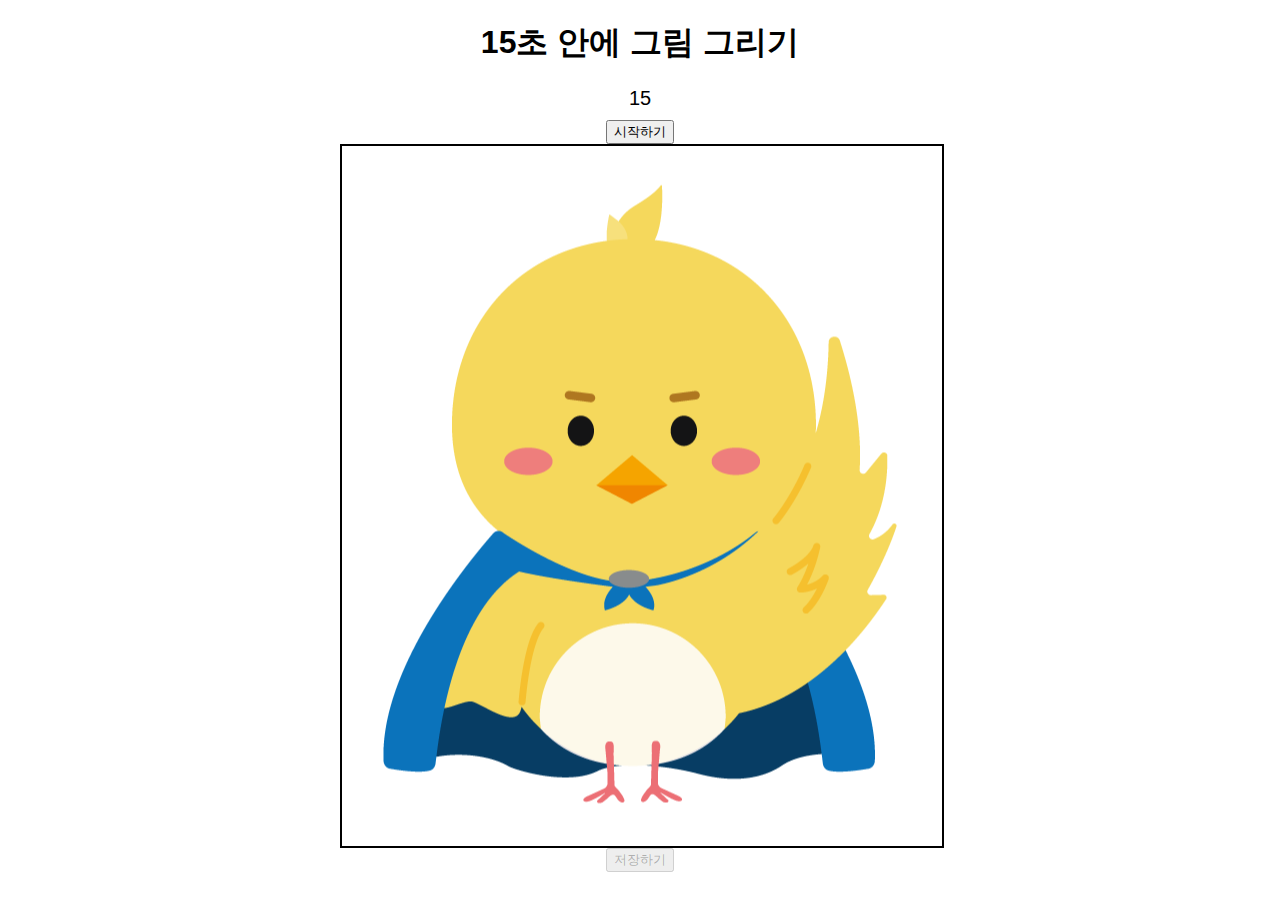
==== index.html @ 3612a477 "Update index.html" ====
<!DOCTYPE html>
<html lang="ko">
<head>
    <meta charset="UTF-8">
    <meta name="viewport" content="width=device-width, initial-scale=1.0">
    <title>15초 그림 그리기</title>
    <style>
        body { text-align: center; font-family: Arial, sans-serif; }
        #container { position: relative; display: inline-block; width: 600px; height: 700px; }
        canvas { border: 2px solid black; cursor: crosshair; touch-action: none; position: absolute; top: 0; left: 0; width: 600px; height: 700px; }
        #image { position: absolute; top: 50%; left: 50%; transform: translate(-50%, -50%); max-width: 100%; max-height: 100%; }
        #timer { font-size: 20px; margin: 10px; }
    </style>
</head>
<body>
    <h1>15초 안에 그림 그리기</h1>
    <p id="timer">15</p>
    <button id="startButton">시작하기</button>
    <br>
    <div id="container">
        <img id="image" src="캐릭.png" alt="Reference Image">
        <canvas id="drawingCanvas" width="600" height="700"></canvas>
    </div>
    <br>
    <button id="saveButton" disabled>저장하기</button>
    
    <script>
        const canvas = document.getElementById("drawingCanvas");
        const ctx = canvas.getContext("2d");
        const timerElement = document.getElementById("timer");
        const saveButton = document.getElementById("saveButton");
        const startButton = document.getElementById("startButton");
        const image = document.getElementById("image");
        
        let timeLeft = 15;
        let timer;
        let isDrawing = false;
        let timerStarted = false;

        function startTimer() {
            if (timerStarted) return;
            timerStarted = true;
            startButton.disabled = true;
            timer = setInterval(() => {
                timeLeft--;
                timerElement.textContent = timeLeft;
                if (timeLeft <= 0) {
                    clearInterval(timer);
                    canvas.style.pointerEvents = "none";
                    saveButton.disabled = false;
                    image.style.visibility = "hidden";
                }
            }, 1000);
        }

        function getTouchPos(touch) {
            const rect = canvas.getBoundingClientRect();
            return {
                x: touch.clientX - rect.left,
                y: touch.clientY - rect.top
            };
        }

        canvas.addEventListener("mousedown", (event) => {
            if (!timerStarted) return;
            isDrawing = true;
            ctx.beginPath();
            ctx.moveTo(event.offsetX, event.offsetY);
        });

        canvas.addEventListener("mouseup", () => isDrawing = false);
        canvas.addEventListener("mousemove", (event) => {
            if (!isDrawing) return;
            ctx.lineTo(event.offsetX, event.offsetY);
            ctx.strokeStyle = "black";
            ctx.lineWidth = 3;
            ctx.lineCap = "round";
            ctx.stroke();
            ctx.beginPath();
            ctx.moveTo(event.offsetX, event.offsetY);
        });

        canvas.addEventListener("touchstart", (event) => {
            if (!timerStarted) return;
            event.preventDefault();
            isDrawing = true;
            const pos = getTouchPos(event.touches[0]);
            ctx.beginPath();
            ctx.moveTo(pos.x, pos.y);
        });

        canvas.addEventListener("touchend", () => isDrawing = false);
        canvas.addEventListener("touchmove", (event) => {
            if (!isDrawing) return;
            event.preventDefault();
            const pos = getTouchPos(event.touches[0]);
            ctx.lineTo(pos.x, pos.y);
            ctx.strokeStyle = "black";
            ctx.lineWidth = 3;
            ctx.lineCap = "round";
            ctx.stroke();
            ctx.beginPath();
            ctx.moveTo(pos.x, pos.y);
        });

        startButton.addEventListener("click", startTimer);

        saveButton.addEventListener("click", () => {
            const link = document.createElement("a");
            link.download = "drawing.png";
            link.href = canvas.toDataURL("image/png");
            link.click();
        });
    </script>
</body>
</html>
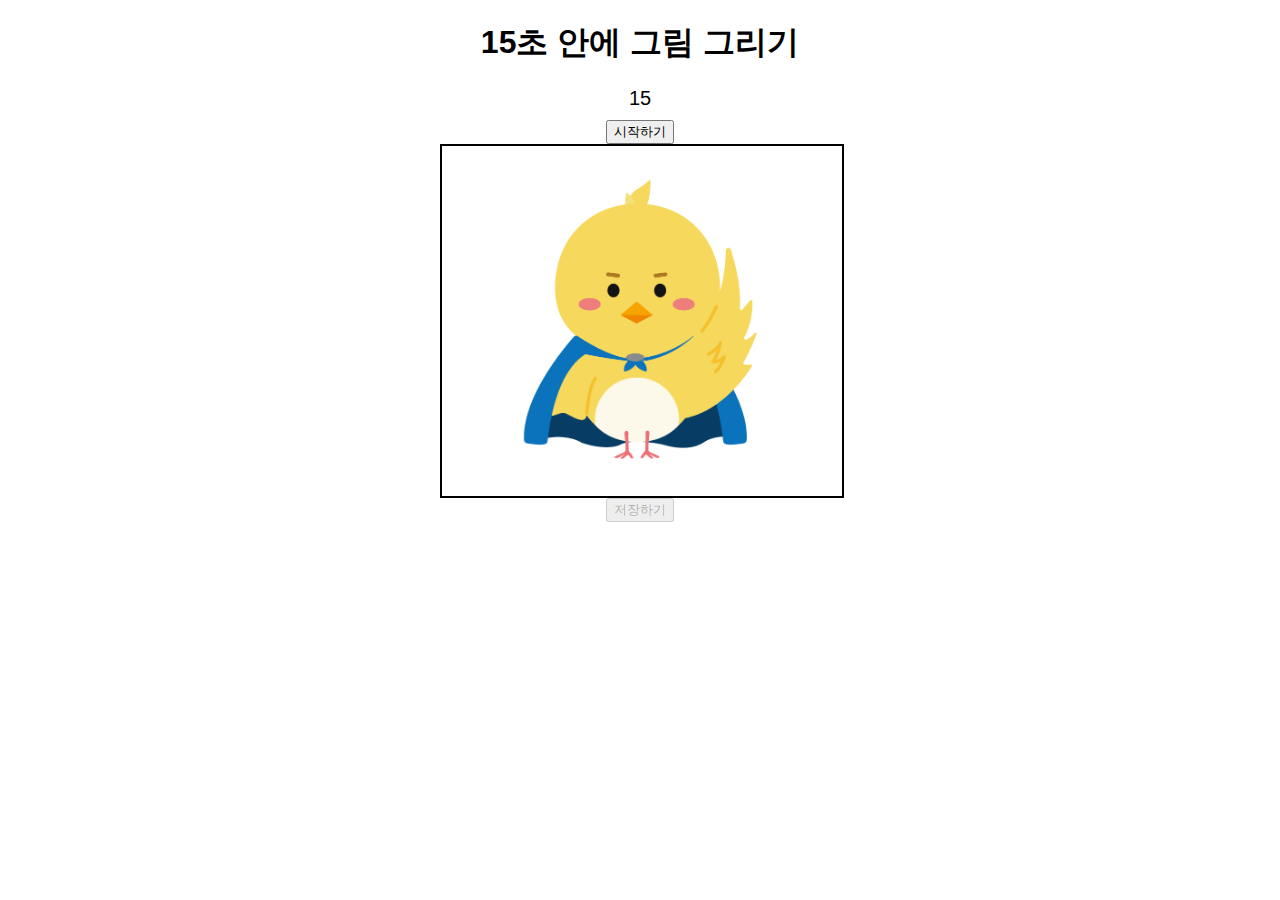
==== commit f75cbbfb: "Update index.html" ====
--- a/index.html
+++ b/index.html
@@ -6,9 +6,9 @@
     <title>15초 그림 그리기</title>
     <style>
         body { text-align: center; font-family: Arial, sans-serif; }
-        #container { position: relative; display: inline-block; width: 600px; height: 700px; }
-        canvas { border: 2px solid black; cursor: crosshair; touch-action: none; position: absolute; top: 0; left: 0; width: 600px; height: 700px; }
-        #image { position: absolute; top: 50%; left: 50%; transform: translate(-50%, -50%); max-width: 100%; max-height: 100%; }
+        #container { position: relative; display: inline-block; width: 400px; height: 350px; }
+        canvas { border: 2px solid black; cursor: crosshair; touch-action: none; position: absolute; top: 0; left: 0; width: 400px; height: 350px; }
+        #image { position: absolute; top: 50%; left: 50%; transform: translate(-50%, -50%); max-width: 80%; max-height: 80%; }
         #timer { font-size: 20px; margin: 10px; }
     </style>
 </head>
@@ -19,7 +19,7 @@
     <br>
     <div id="container">
         <img id="image" src="캐릭.png" alt="Reference Image">
-        <canvas id="drawingCanvas" width="600" height="700"></canvas>
+        <canvas id="drawingCanvas" width="400" height="350"></canvas>
     </div>
     <br>
     <button id="saveButton" disabled>저장하기</button>
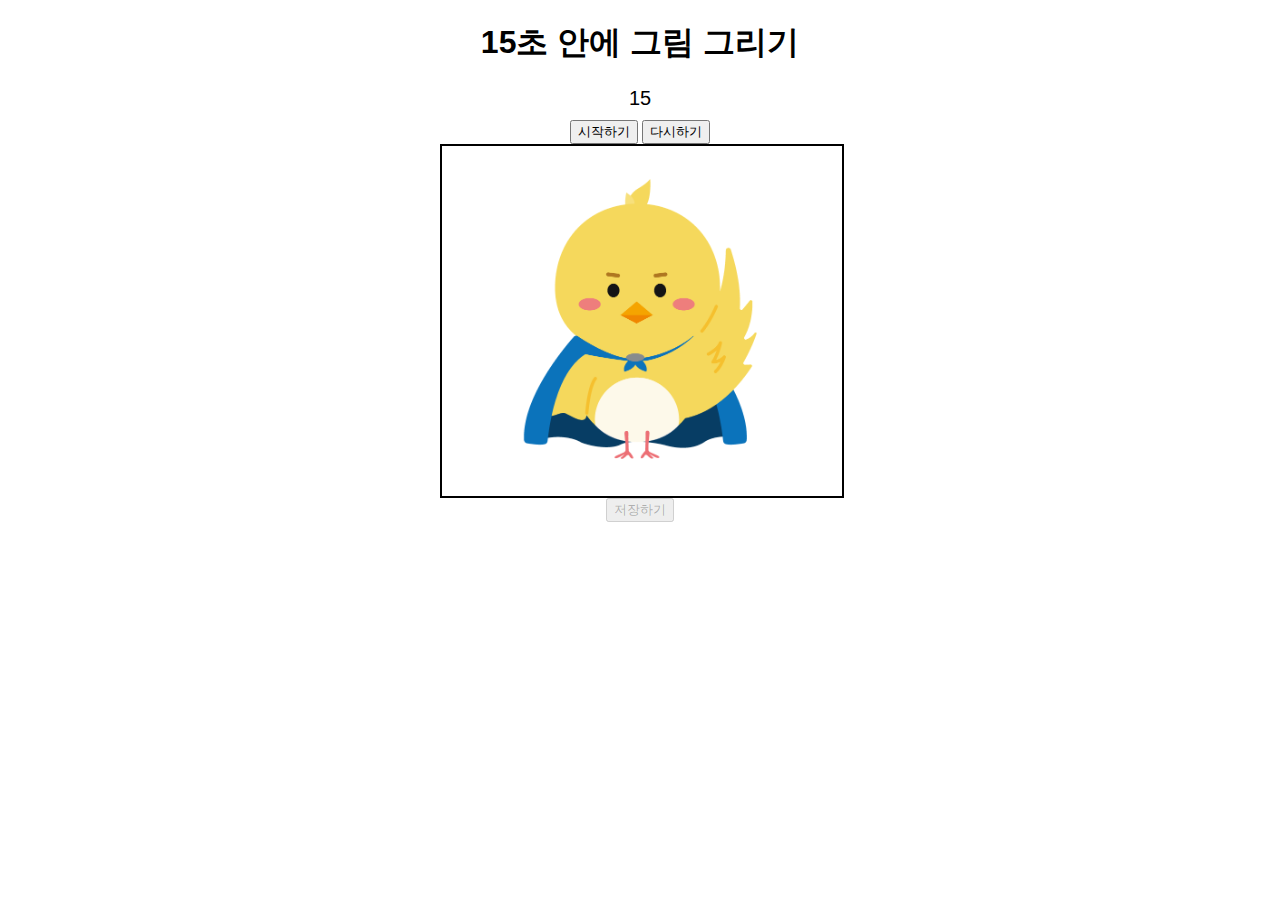
==== commit c545a28d: "Update index.html" ====
--- a/index.html
+++ b/index.html
@@ -16,10 +16,11 @@
     <h1>15초 안에 그림 그리기</h1>
     <p id="timer">15</p>
     <button id="startButton">시작하기</button>
+    <button id="resetButton">다시하기</button>
     <br>
     <div id="container">
         <img id="image" src="캐릭.png" alt="Reference Image">
-        <canvas id="drawingCanvas" width="400" height="350"></canvas>
+        <canvas id="drawingCanvas" width="300" height="350"></canvas>
     </div>
     <br>
     <button id="saveButton" disabled>저장하기</button>
@@ -30,6 +31,7 @@
         const timerElement = document.getElementById("timer");
         const saveButton = document.getElementById("saveButton");
         const startButton = document.getElementById("startButton");
+        const resetButton = document.getElementById("resetButton");
         const image = document.getElementById("image");
         
         let timeLeft = 15;
@@ -51,6 +53,18 @@
                     image.style.visibility = "hidden";
                 }
             }, 1000);
+        }
+
+        function resetCanvas() {
+            clearInterval(timer);
+            ctx.clearRect(0, 0, canvas.width, canvas.height);
+            timeLeft = 15;
+            timerElement.textContent = timeLeft;
+            canvas.style.pointerEvents = "auto";
+            saveButton.disabled = true;
+            startButton.disabled = false;
+            image.style.visibility = "visible";
+            timerStarted = false;
         }
 
         function getTouchPos(touch) {
@@ -104,12 +118,15 @@
         });
 
         startButton.addEventListener("click", startTimer);
+        resetButton.addEventListener("click", resetCanvas);
 
         saveButton.addEventListener("click", () => {
             const link = document.createElement("a");
             link.download = "drawing.png";
-            link.href = canvas.toDataURL("image/png");
+            link.href = canvas.toDataURL("image/png").replace("image/png", "image/octet-stream");
+            document.body.appendChild(link);
             link.click();
+            document.body.removeChild(link);
         });
     </script>
 </body>
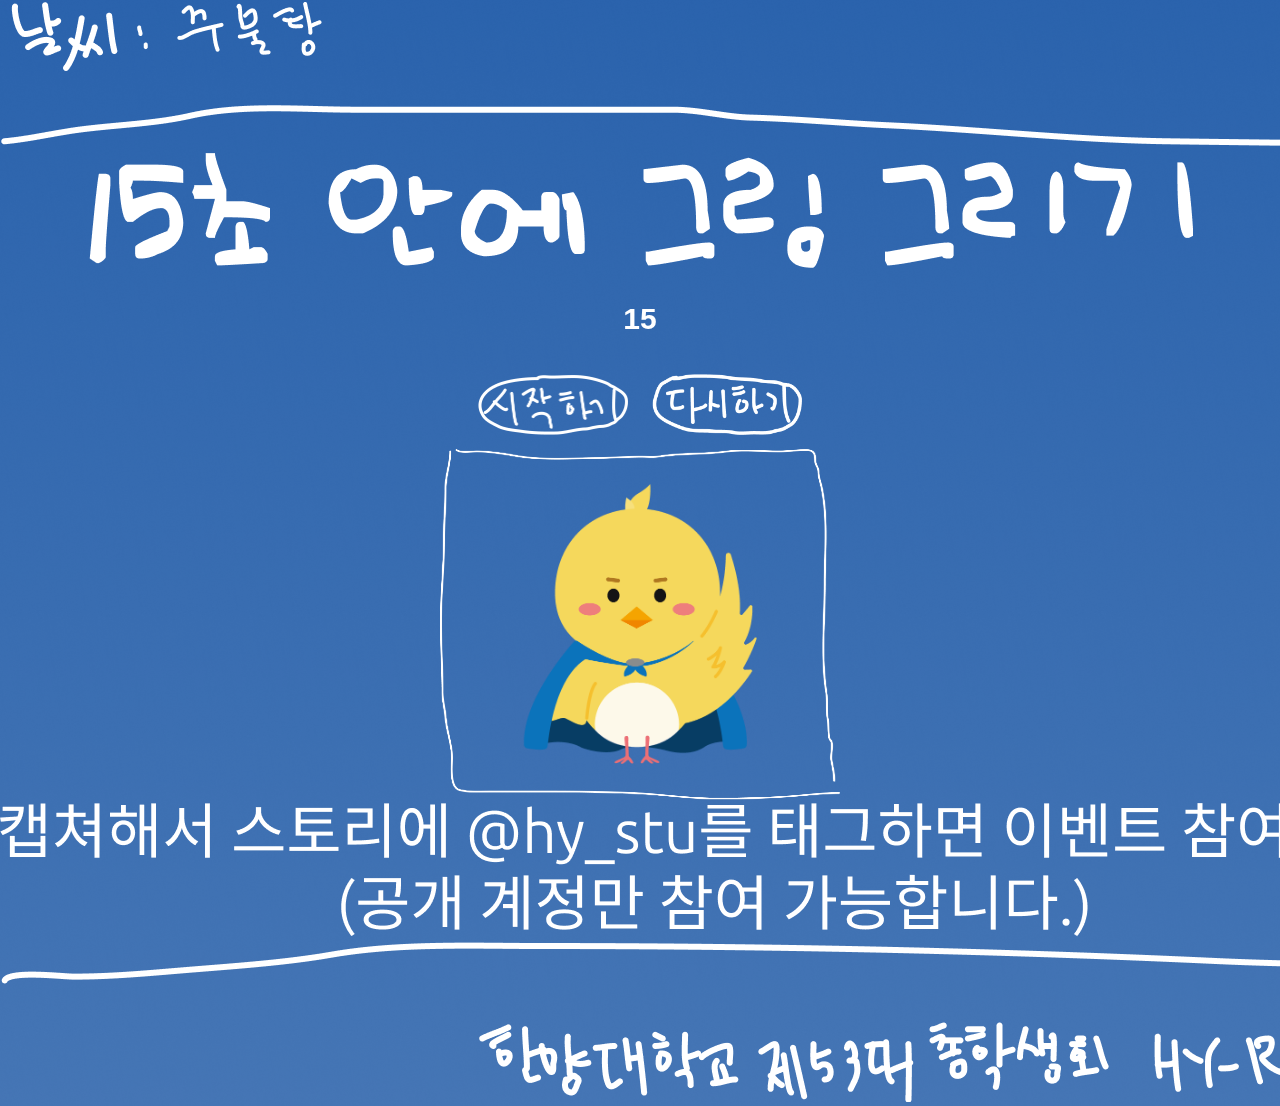
==== commit f1c62742: "Add files via upload" ====
--- a/index.html
+++ b/index.html
@@ -4,130 +4,26 @@
     <meta charset="UTF-8">
     <meta name="viewport" content="width=device-width, initial-scale=1.0">
     <title>15초 그림 그리기</title>
-    <style>
-        body { text-align: center; font-family: Arial, sans-serif; }
-        #container { position: relative; display: inline-block; width: 400px; height: 350px; }
-        canvas { border: 2px solid black; cursor: crosshair; touch-action: none; position: absolute; top: 0; left: 0; width: 400px; height: 350px; }
-        #image { position: absolute; top: 50%; left: 50%; transform: translate(-50%, -50%); max-width: 80%; max-height: 80%; }
-        #timer { font-size: 20px; margin: 10px; }
-    </style>
+    <link rel="stylesheet" href="styles.css">
 </head>
 <body>
-    <h1>15초 안에 그림 그리기</h1>
+    <div id="background"></div>
+    <img id="topImage" src="top.png" alt="Top Image">
+    <img id="titleImage" src="Title.png" alt="Title">
     <p id="timer">15</p>
-    <button id="startButton">시작하기</button>
-    <button id="resetButton">다시하기</button>
+    <br>
+    <img id="startButton" src="Start.png" alt="Start" class="button">
+    <img id="resetButton" src="Reset.png" alt="Reset" class="button">
+    
     <br>
     <div id="container">
+        <img id="frameImage" src="Frame.png" alt="Frame">
         <img id="image" src="캐릭.png" alt="Reference Image">
-        <canvas id="drawingCanvas" width="300" height="350"></canvas>
+        <canvas id="drawingCanvas"></canvas>
     </div>
     <br>
-    <button id="saveButton" disabled>저장하기</button>
-    
-    <script>
-        const canvas = document.getElementById("drawingCanvas");
-        const ctx = canvas.getContext("2d");
-        const timerElement = document.getElementById("timer");
-        const saveButton = document.getElementById("saveButton");
-        const startButton = document.getElementById("startButton");
-        const resetButton = document.getElementById("resetButton");
-        const image = document.getElementById("image");
-        
-        let timeLeft = 15;
-        let timer;
-        let isDrawing = false;
-        let timerStarted = false;
-
-        function startTimer() {
-            if (timerStarted) return;
-            timerStarted = true;
-            startButton.disabled = true;
-            timer = setInterval(() => {
-                timeLeft--;
-                timerElement.textContent = timeLeft;
-                if (timeLeft <= 0) {
-                    clearInterval(timer);
-                    canvas.style.pointerEvents = "none";
-                    saveButton.disabled = false;
-                    image.style.visibility = "hidden";
-                }
-            }, 1000);
-        }
-
-        function resetCanvas() {
-            clearInterval(timer);
-            ctx.clearRect(0, 0, canvas.width, canvas.height);
-            timeLeft = 15;
-            timerElement.textContent = timeLeft;
-            canvas.style.pointerEvents = "auto";
-            saveButton.disabled = true;
-            startButton.disabled = false;
-            image.style.visibility = "visible";
-            timerStarted = false;
-        }
-
-        function getTouchPos(touch) {
-            const rect = canvas.getBoundingClientRect();
-            return {
-                x: touch.clientX - rect.left,
-                y: touch.clientY - rect.top
-            };
-        }
-
-        canvas.addEventListener("mousedown", (event) => {
-            if (!timerStarted) return;
-            isDrawing = true;
-            ctx.beginPath();
-            ctx.moveTo(event.offsetX, event.offsetY);
-        });
-
-        canvas.addEventListener("mouseup", () => isDrawing = false);
-        canvas.addEventListener("mousemove", (event) => {
-            if (!isDrawing) return;
-            ctx.lineTo(event.offsetX, event.offsetY);
-            ctx.strokeStyle = "black";
-            ctx.lineWidth = 3;
-            ctx.lineCap = "round";
-            ctx.stroke();
-            ctx.beginPath();
-            ctx.moveTo(event.offsetX, event.offsetY);
-        });
-
-        canvas.addEventListener("touchstart", (event) => {
-            if (!timerStarted) return;
-            event.preventDefault();
-            isDrawing = true;
-            const pos = getTouchPos(event.touches[0]);
-            ctx.beginPath();
-            ctx.moveTo(pos.x, pos.y);
-        });
-
-        canvas.addEventListener("touchend", () => isDrawing = false);
-        canvas.addEventListener("touchmove", (event) => {
-            if (!isDrawing) return;
-            event.preventDefault();
-            const pos = getTouchPos(event.touches[0]);
-            ctx.lineTo(pos.x, pos.y);
-            ctx.strokeStyle = "black";
-            ctx.lineWidth = 3;
-            ctx.lineCap = "round";
-            ctx.stroke();
-            ctx.beginPath();
-            ctx.moveTo(pos.x, pos.y);
-        });
-
-        startButton.addEventListener("click", startTimer);
-        resetButton.addEventListener("click", resetCanvas);
-
-        saveButton.addEventListener("click", () => {
-            const link = document.createElement("a");
-            link.download = "drawing.png";
-            link.href = canvas.toDataURL("image/png").replace("image/png", "image/octet-stream");
-            document.body.appendChild(link);
-            link.click();
-            document.body.removeChild(link);
-        });
-    </script>
+    <img id="extra" src="extra.png" alt="extra">
+    <img id="bottomImage" src="Bottom.png" alt="Bottom Image">
+    <script src="script.js"></script>
 </body>
 </html>
--- a/styles.css
+++ b/styles.css
@@ -0,0 +1,74 @@
+body {
+    text-align: center;
+    font-family: Arial, sans-serif;
+    background: url('background.png') no-repeat center center fixed;
+    background-size: cover;
+    margin: 0;
+    padding: 0;
+}
+
+#background {
+    position: fixed;
+    top: 0;
+    left: 0;
+    width: 100%;
+    height: 100%;
+    z-index: -1;
+}
+
+#container {
+    position: relative;
+    display: inline-block;
+    width: 400px;
+    height: 350px;
+}
+
+#frameImage {
+    position: absolute;
+    top: 0;
+    left: 0;
+    width: 100%;
+    height: 100%;
+    z-index: 2;
+}
+
+canvas {
+    cursor: crosshair;
+    touch-action: none;
+    position: absolute;
+    top: 0;
+    left: 0;
+    width: 100%;
+    height: 100%;
+    z-index: 1;
+}
+
+#image {
+    position: absolute;
+    top: 50%;
+    left: 50%;
+    transform: translate(-50%, -50%);
+    max-width: 80%;
+    max-height: 80%;
+    z-index: 0;
+}
+
+.button {
+    cursor: pointer;
+    width: 150px;
+    margin: 10px;
+}
+
+.button:disabled {
+    opacity: 0.5;
+    cursor: not-allowed;
+}
+
+#timer {
+    font-size: 30px;
+    font-weight: bold;
+    color: white;
+    margin-bottom: 10px;
+    text-align: center;
+    display: block;
+}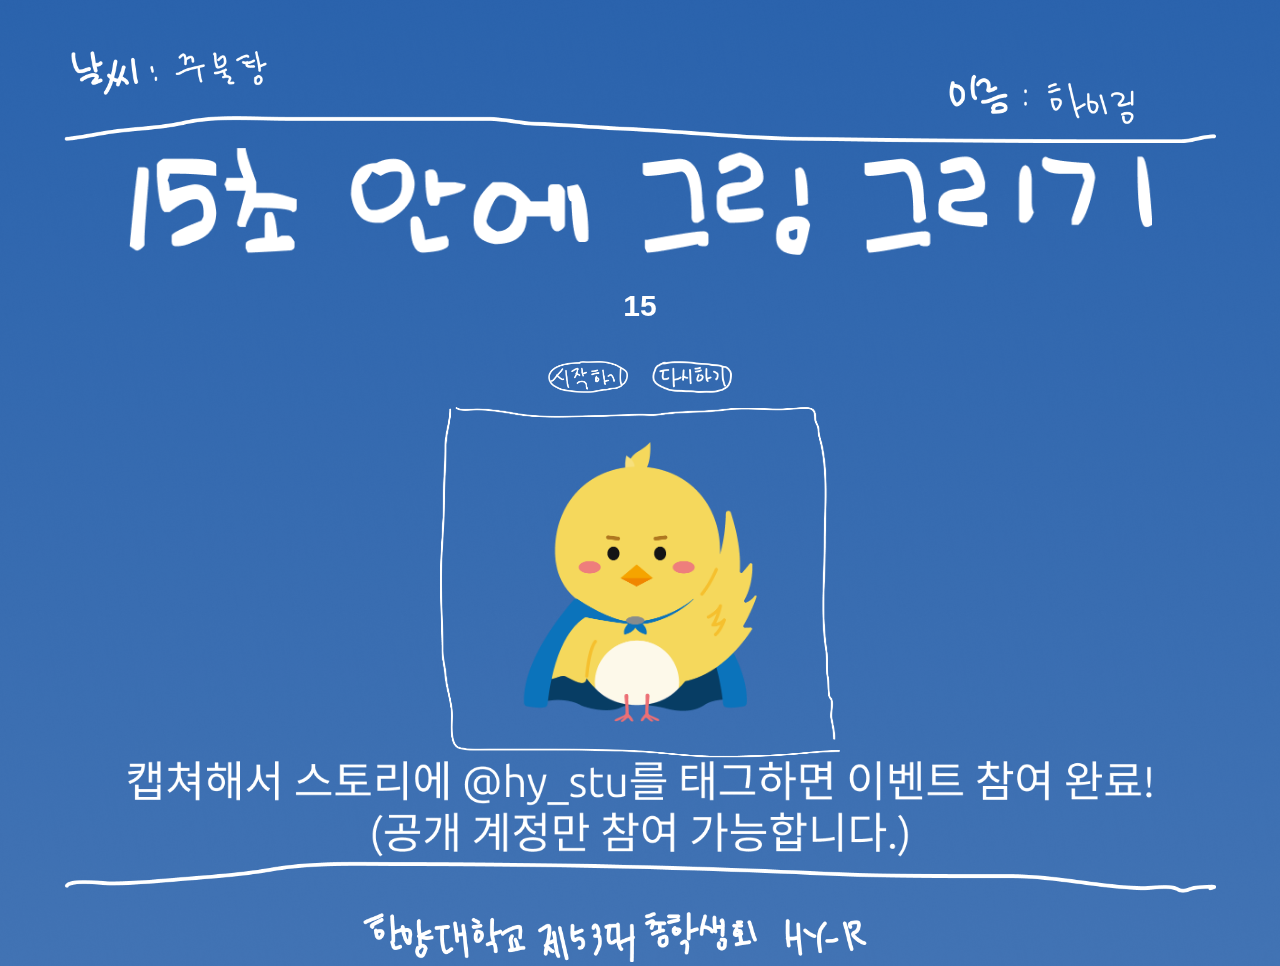
==== commit d317e8fb: "Add files via upload" ====
--- a/index.html
+++ b/index.html
@@ -9,6 +9,7 @@
 <body>
     <div id="background"></div>
     <img id="topImage" src="top.png" alt="Top Image">
+    <br>
     <img id="titleImage" src="Title.png" alt="Title">
     <p id="timer">15</p>
     <br>
@@ -23,6 +24,7 @@
     </div>
     <br>
     <img id="extra" src="extra.png" alt="extra">
+    <br>
     <img id="bottomImage" src="Bottom.png" alt="Bottom Image">
     <script src="script.js"></script>
 </body>
--- a/styles.css
+++ b/styles.css
@@ -14,6 +14,27 @@
     width: 100%;
     height: 100%;
     z-index: -1;
+}
+
+#topImage {
+    width: 90%;
+    height: 90%;
+    margin-top: 50px;
+}
+
+#titleImage {
+    width: 80%;
+    height: 80%;
+}
+
+#extra {
+    width: 80%;
+    height: 80%;
+}
+
+#bottomImage {
+    width: 90%;
+    height: 90%;
 }
 
 #container {
@@ -55,7 +76,7 @@
 
 .button {
     cursor: pointer;
-    width: 150px;
+    width: 80px;
     margin: 10px;
 }
 
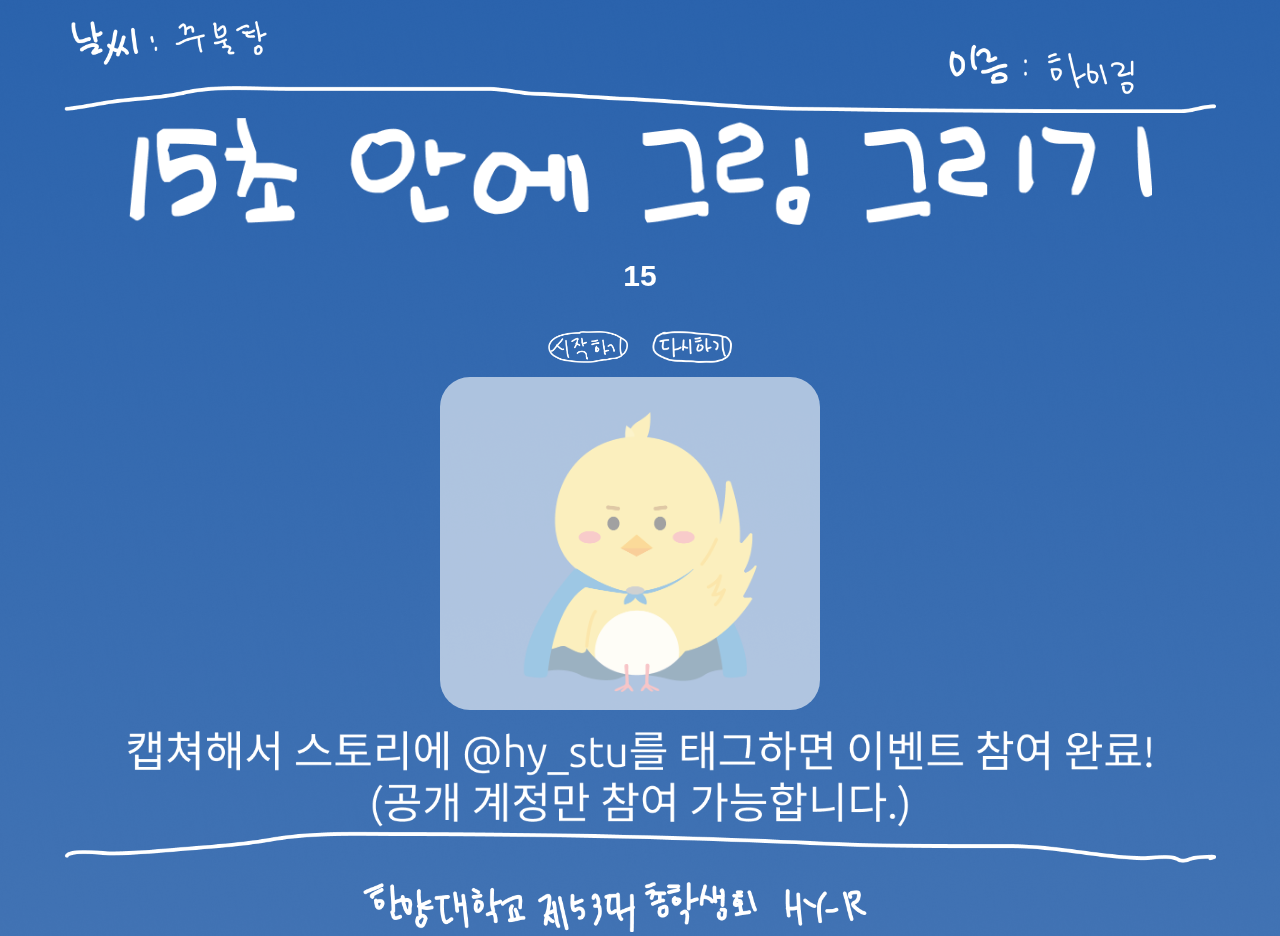
==== commit e45e0321: "Add files via upload" ====
--- a/index.html
+++ b/index.html
@@ -18,9 +18,9 @@
     
     <br>
     <div id="container">
-        <img id="frameImage" src="Frame.png" alt="Frame">
+        <canvas id="drawingCanvas"></canvas>
         <img id="image" src="캐릭.png" alt="Reference Image">
-        <canvas id="drawingCanvas"></canvas>
+
     </div>
     <br>
     <img id="extra" src="extra.png" alt="extra">
--- a/styles.css
+++ b/styles.css
@@ -5,6 +5,8 @@
     background-size: cover;
     margin: 0;
     padding: 0;
+    height: 100%;
+    width: 100%;
 }
 
 #background {
@@ -19,7 +21,7 @@
 #topImage {
     width: 90%;
     height: 90%;
-    margin-top: 50px;
+    margin-top: 20px;
 }
 
 #titleImage {
@@ -44,24 +46,18 @@
     height: 350px;
 }
 
-#frameImage {
+
+#drawingCanvas {
+    cursor: crosshair;
     position: absolute;
     top: 0;
     left: 0;
-    width: 100%;
-    height: 100%;
     z-index: 2;
-}
-
-canvas {
-    cursor: crosshair;
-    touch-action: none;
-    position: absolute;
-    top: 0;
-    left: 0;
-    width: 100%;
-    height: 100%;
-    z-index: 1;
+    background-color: white;
+    border-radius: 30px;
+    width: 95%;
+    height: 95%;
+    opacity: 60%;
 }
 
 #image {
@@ -71,7 +67,7 @@
     transform: translate(-50%, -50%);
     max-width: 80%;
     max-height: 80%;
-    z-index: 0;
+    z-index: 1;
 }
 
 .button {
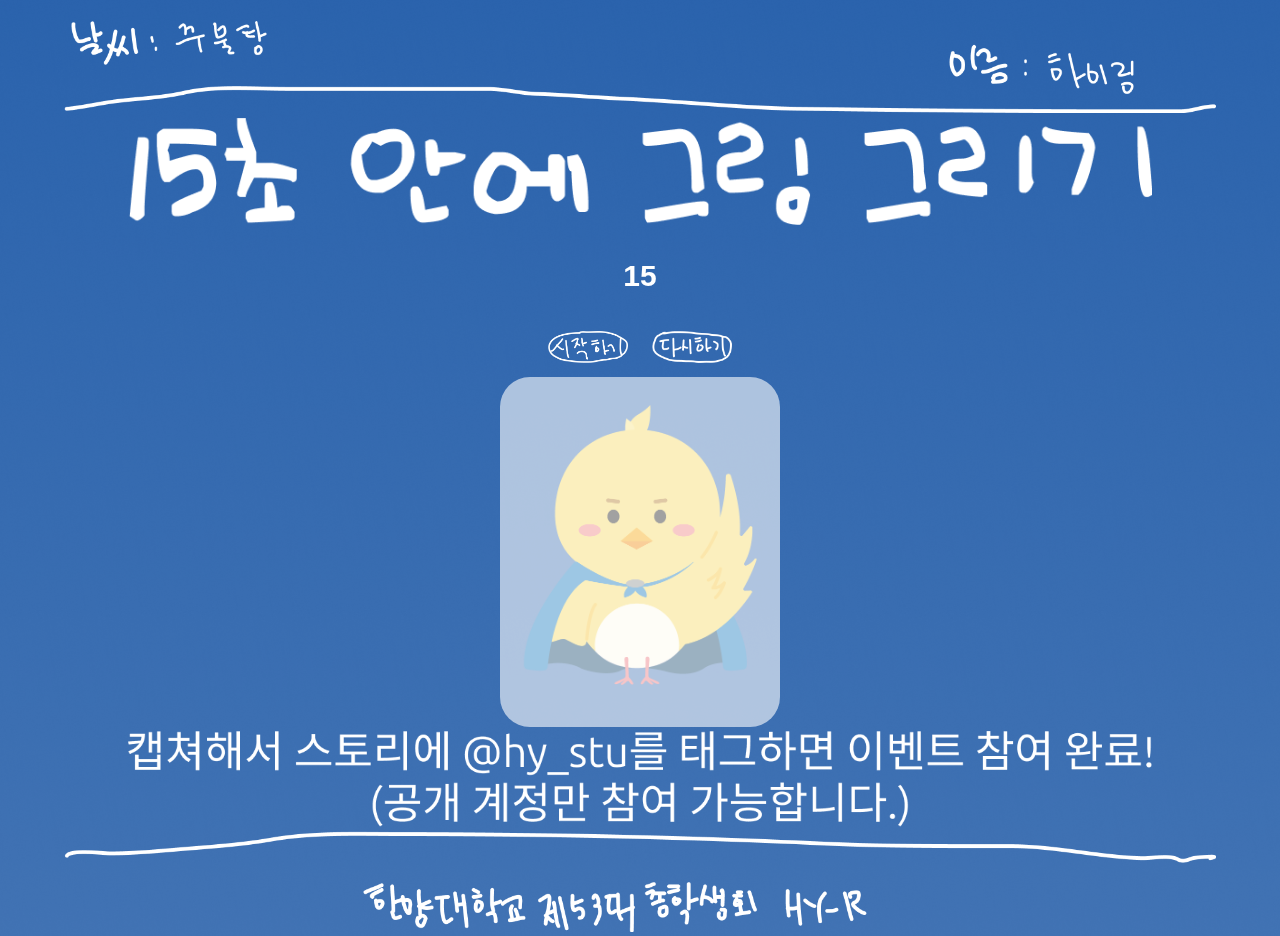
==== commit 7d996cf6: "Update index.html" ====
--- a/index.html
+++ b/index.html
@@ -2,7 +2,7 @@
 <html lang="ko">
 <head>
     <meta charset="UTF-8">
-    <meta name="viewport" content="width=device-width, initial-scale=1.0">
+    <meta name="viewport" content="width=device-width, height=device-height, initial-scale=1, user-scalable=no">
     <title>15초 그림 그리기</title>
     <link rel="stylesheet" href="styles.css">
 </head>
--- a/styles.css
+++ b/styles.css
@@ -49,20 +49,20 @@
 
 #drawingCanvas {
     cursor: crosshair;
-    position: absolute;
+    position: relative;
     top: 0;
     left: 0;
     z-index: 2;
     background-color: white;
     border-radius: 30px;
-    width: 95%;
-    height: 95%;
+    width: 70%;
+    height: 100%;
     opacity: 60%;
 }
 
 #image {
     position: absolute;
-    top: 50%;
+    top: 48%;
     left: 50%;
     transform: translate(-50%, -50%);
     max-width: 80%;
